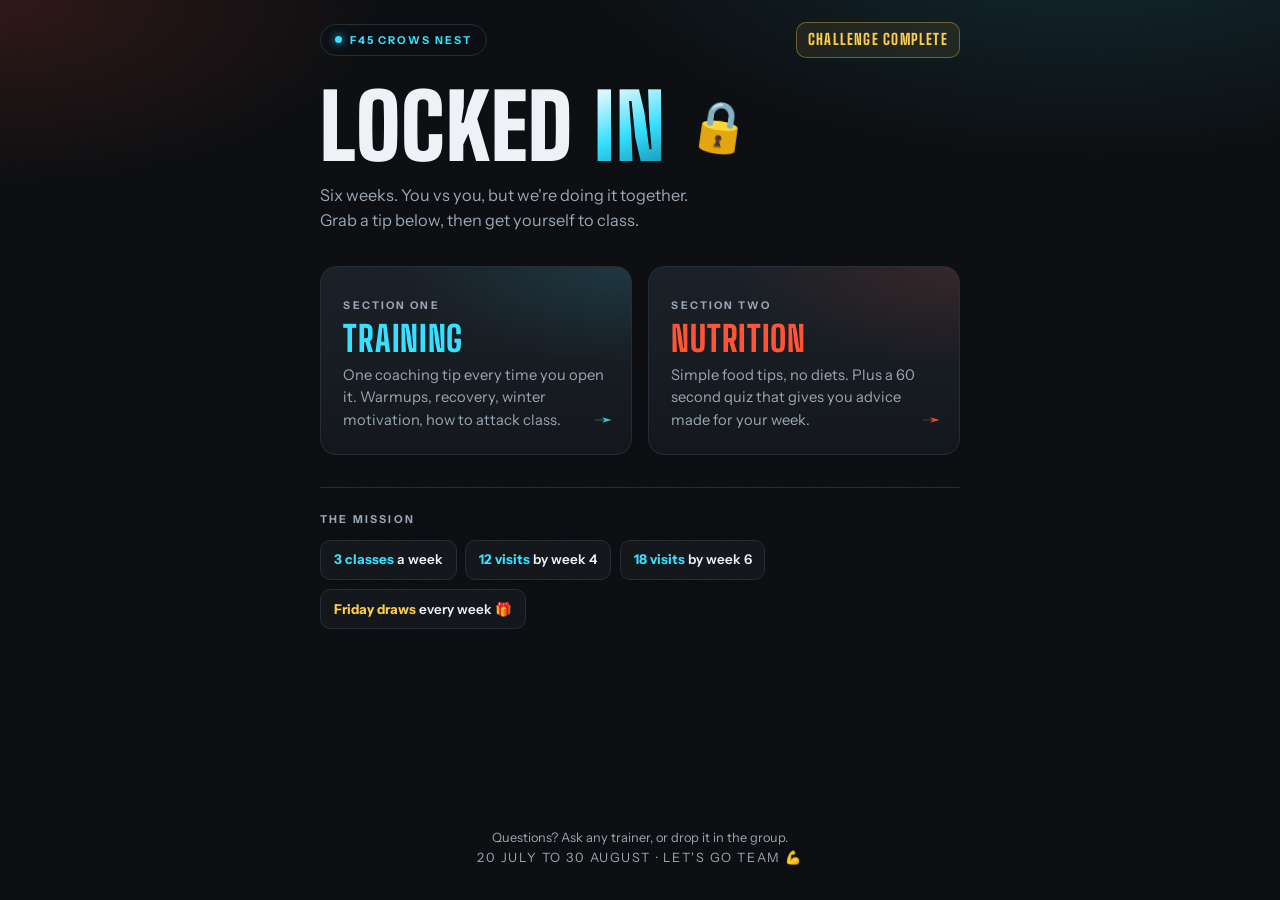
==== index.html @ 2d2968f8 "Locked In members hub: training + nutrition tips, one per refresh, personal nutrition quiz Co-Author" ====
<!DOCTYPE html>
<html lang="en">
<head>
  <meta charset="UTF-8">
  <meta name="viewport" content="width=device-width, initial-scale=1.0">
  <title>Locked In | F45 Crows Nest</title>
  <link rel="icon" href="data:image/svg+xml,%3Csvg xmlns='http://www.w3.org/2000/svg' viewBox='0 0 100 100'%3E%3Ctext y='.9em' font-size='90'%3E%F0%9F%94%92%3C/text%3E%3C/svg%3E">
  <link rel="preconnect" href="https://fonts.googleapis.com">
  <link rel="preconnect" href="https://fonts.gstatic.com" crossorigin>
  <link href="https://fonts.googleapis.com/css2?family=Big+Shoulders+Display:wght@700;800;900&family=Instrument+Sans:wght@500;600;700&display=swap" rel="stylesheet">
  <link rel="stylesheet" href="style.css">
</head>
<body>
  <div class="shell">
    <div class="topbar">
      <span class="kicker"><span class="dot"></span> F45 Crows Nest</span>
      <span class="week-badge" id="week-badge">WINTER 2026</span>
    </div>

    <header class="hero">
      <h1>Locked <span class="ice-word">In</span> <span class="lock">🔒</span></h1>
      <p class="sub">Six weeks. You vs you, but we're doing it together. Grab a tip below, then get yourself to class.</p>
    </header>

    <main class="tiles">
      <a class="tile tile-training" href="training.html">
        <span class="tile-eyebrow">Section one</span>
        <h2>Training</h2>
        <p>One coaching tip every time you open it. Warmups, recovery, winter motivation, how to attack class.</p>
        <span class="go">&rarr;</span>
      </a>

      <a class="tile tile-nutrition" href="nutrition.html">
        <span class="tile-eyebrow">Section two</span>
        <h2>Nutrition</h2>
        <p>Simple food tips, no diets. Plus a 60 second quiz that gives you advice made for your week.</p>
        <span class="go">&rarr;</span>
      </a>
    </main>

    <section class="mission">
      <p class="mission-title">The mission</p>
      <div class="chips">
        <div class="chip"><b>3 classes</b> a week</div>
        <div class="chip"><b>12 visits</b> by week 4</div>
        <div class="chip"><b>18 visits</b> by week 6</div>
        <div class="chip gold"><b>Friday draws</b> every week 🎁</div>
      </div>
    </section>
  </div>

  <footer class="site-foot">
    <p>Questions? Ask any trainer, or drop it in the group.</p>
    <p class="lock-line">20 JULY TO 30 AUGUST · LET'S GO TEAM 💪</p>
  </footer>

  <script src="app.js"></script>
  <script>renderWeekBadge();</script>
</body>
</html>
---- style.css ----
/* ============================================================
   LOCKED IN · F45 Crows Nest · winter member hub
   Frozen-night theme, matches the campaign playbook palette.
   ============================================================ */

:root {
  --bg: #0b0d10;
  --panel: #14181d;
  --panel-2: #1b2128;
  --line: #262d36;
  --ink: #eef2f6;
  --muted: #9aa7b4;
  --ice: #37e0ff;
  --ice-deep: #1899b8;
  --ice-soft: rgba(55, 224, 255, 0.14);
  --heat: #ff5436;
  --heat-soft: rgba(255, 84, 54, 0.14);
  --gold: #ffce4d;
  --radius: 16px;
  --display: "Big Shoulders Display", "Arial Narrow", sans-serif;
  --body: "Instrument Sans", -apple-system, "Segoe UI", sans-serif;
}

* { box-sizing: border-box; margin: 0; padding: 0; }

html { -webkit-text-size-adjust: 100%; }

body {
  font-family: var(--body);
  background:
    radial-gradient(900px 420px at 85% -10%, var(--ice-soft), transparent 60%),
    radial-gradient(700px 340px at 0% 0%, var(--heat-soft), transparent 55%),
    var(--bg);
  color: var(--ink);
  line-height: 1.55;
  min-height: 100vh;
  min-height: 100dvh;
  display: flex;
  flex-direction: column;
  -webkit-font-smoothing: antialiased;
}

/* frost grain over everything, very quiet */
body::before {
  content: "";
  position: fixed;
  inset: 0;
  pointer-events: none;
  opacity: 0.05;
  background-image: url("data:image/svg+xml,%3Csvg xmlns='http://www.w3.org/2000/svg' width='140' height='140'%3E%3Cfilter id='n'%3E%3CfeTurbulence type='fractalNoise' baseFrequency='0.9' numOctaves='2'/%3E%3C/filter%3E%3Crect width='140' height='140' filter='url(%23n)' opacity='0.6'/%3E%3C/svg%3E");
  z-index: 0;
}

.shell {
  position: relative;
  z-index: 1;
  width: 100%;
  max-width: 680px;
  margin: 0 auto;
  padding: 1.4rem 1.25rem 3rem;
  flex: 1;
  display: flex;
  flex-direction: column;
}

/* ---------- header ---------- */

.topbar {
  display: flex;
  align-items: center;
  justify-content: space-between;
  gap: 0.75rem;
  margin-bottom: 1.8rem;
}

.kicker {
  display: inline-flex;
  align-items: center;
  gap: 0.5rem;
  font-size: 0.68rem;
  font-weight: 700;
  letter-spacing: 0.18em;
  text-transform: uppercase;
  color: var(--ice);
  border: 1px solid var(--line);
  border-radius: 999px;
  padding: 0.42rem 0.85rem;
  background: rgba(12, 16, 20, 0.8);
  white-space: nowrap;
}

.kicker .dot {
  width: 7px;
  height: 7px;
  border-radius: 50%;
  background: var(--ice);
  box-shadow: 0 0 10px var(--ice);
}

.week-badge {
  font-family: var(--display);
  font-weight: 800;
  font-size: 0.95rem;
  letter-spacing: 0.08em;
  color: var(--gold);
  border: 1px solid rgba(255, 206, 77, 0.35);
  border-radius: 10px;
  padding: 0.3rem 0.7rem;
  background: rgba(255, 206, 77, 0.08);
  white-space: nowrap;
}

.back-link {
  color: var(--muted);
  text-decoration: none;
  font-size: 0.85rem;
  font-weight: 600;
  letter-spacing: 0.04em;
}
.back-link:hover { color: var(--ice); }

/* ---------- hero (landing) ---------- */

.hero { margin-bottom: 2rem; }

.hero h1 {
  font-family: var(--display);
  font-weight: 900;
  font-size: clamp(3.4rem, 17vw, 5.6rem);
  line-height: 0.92;
  letter-spacing: 0.01em;
  text-transform: uppercase;
}

.hero h1 .ice-word {
  display: inline-block;
  background: linear-gradient(160deg, #d9f8ff 10%, var(--ice) 55%, var(--ice-deep) 95%);
  -webkit-background-clip: text;
  background-clip: text;
  -webkit-text-fill-color: transparent;
  color: transparent;
}

.hero .lock {
  display: inline-block;
  font-size: 0.55em;
  transform: rotate(8deg) translateY(-0.35em);
}

.hero .sub {
  margin-top: 0.9rem;
  color: var(--muted);
  font-size: 1.02rem;
  max-width: 30rem;
  text-wrap: balance;
}

/* ---------- section tiles (landing) ---------- */

.tiles {
  display: grid;
  gap: 1rem;
  margin-bottom: 2rem;
}

.tile {
  position: relative;
  display: block;
  text-decoration: none;
  color: var(--ink);
  background: linear-gradient(180deg, var(--panel-2), var(--panel));
  border: 1px solid var(--line);
  border-radius: var(--radius);
  padding: 1.5rem 1.4rem 1.4rem;
  overflow: hidden;
  transition: transform 0.15s ease, border-color 0.15s ease;
}

.tile:active { transform: scale(0.985); }

.tile::after {
  content: "";
  position: absolute;
  inset: 0;
  pointer-events: none;
  opacity: 0.85;
}

.tile-training::after {
  background: radial-gradient(320px 140px at 100% 0%, var(--ice-soft), transparent 70%);
}
.tile-nutrition::after {
  background: radial-gradient(320px 140px at 100% 0%, var(--heat-soft), transparent 70%);
}
.tile-training:hover { border-color: rgba(55, 224, 255, 0.5); }
.tile-nutrition:hover { border-color: rgba(255, 84, 54, 0.5); }

.tile .tile-eyebrow {
  font-size: 0.66rem;
  font-weight: 700;
  letter-spacing: 0.2em;
  text-transform: uppercase;
  color: var(--muted);
}

.tile h2 {
  font-family: var(--display);
  font-weight: 800;
  font-size: 2.2rem;
  letter-spacing: 0.02em;
  text-transform: uppercase;
  line-height: 1;
  margin: 0.35rem 0 0.45rem;
}

.tile-training h2 { color: var(--ice); }
.tile-nutrition h2 { color: var(--heat); }

.tile p { color: var(--muted); font-size: 0.92rem; max-width: 26rem; }

.tile .go {
  position: absolute;
  right: 1.2rem;
  bottom: 1.1rem;
  font-family: var(--display);
  font-weight: 800;
  font-size: 1.3rem;
  opacity: 0.9;
}
.tile-training .go { color: var(--ice); }
.tile-nutrition .go { color: var(--heat); }

/* ---------- mission strip (landing) ---------- */

.mission {
  border-top: 1px solid var(--line);
  padding-top: 1.4rem;
}

.mission-title {
  font-size: 0.68rem;
  font-weight: 700;
  letter-spacing: 0.2em;
  text-transform: uppercase;
  color: var(--muted);
  margin-bottom: 0.75rem;
}

.chips { display: flex; flex-wrap: wrap; gap: 0.55rem; }

.chip {
  background: var(--panel);
  border: 1px solid var(--line);
  border-radius: 10px;
  padding: 0.55rem 0.8rem;
  font-size: 0.84rem;
  font-weight: 600;
}
.chip b { color: var(--ice); font-weight: 800; }
.chip.gold b { color: var(--gold); }

/* ---------- tip card (training + nutrition) ---------- */

.page-title {
  font-family: var(--display);
  font-weight: 900;
  font-size: clamp(2.6rem, 12vw, 3.6rem);
  line-height: 0.95;
  text-transform: uppercase;
  margin-bottom: 0.35rem;
}
.page-title.ice { color: var(--ice); }
.page-title.heat { color: var(--heat); }

.page-sub { color: var(--muted); font-size: 0.95rem; margin-bottom: 1.6rem; }

.tip-card {
  position: relative;
  background: linear-gradient(180deg, var(--panel-2), var(--panel));
  border: 1px solid var(--line);
  border-radius: var(--radius);
  padding: 1.7rem 1.5rem 1.6rem;
  overflow: hidden;
}

.tip-card.reveal { animation: card-in 0.45s ease both; }

.tip-card::before {
  content: "";
  position: absolute;
  top: 0;
  left: 0;
  right: 0;
  height: 3px;
  background: linear-gradient(90deg, var(--ice), transparent 70%);
}
.tip-card.heat-card::before {
  background: linear-gradient(90deg, var(--heat), transparent 70%);
}

/* frost sweep on reveal */
.tip-card::after {
  content: "";
  position: absolute;
  inset: 0;
  background: linear-gradient(115deg, transparent 30%, rgba(238, 248, 255, 0.07) 48%, transparent 65%);
  transform: translateX(-120%);
  pointer-events: none;
}

.tip-card.reveal::after { animation: frost-sweep 0.9s ease 0.15s both; }

@keyframes card-in {
  from { opacity: 0; transform: translateY(14px); }
  to { opacity: 1; transform: none; }
}
@keyframes frost-sweep {
  to { transform: translateX(120%); }
}

.tip-label {
  display: inline-block;
  font-size: 0.64rem;
  font-weight: 700;
  letter-spacing: 0.2em;
  text-transform: uppercase;
  color: var(--ice);
  margin-bottom: 0.8rem;
}
.heat-card .tip-label { color: var(--heat); }

.tip-text {
  font-size: 1.28rem;
  font-weight: 600;
  line-height: 1.45;
  text-wrap: pretty;
}

.tip-cat {
  display: inline-block;
  margin-top: 1.1rem;
  font-size: 0.72rem;
  font-weight: 700;
  letter-spacing: 0.08em;
  text-transform: uppercase;
  color: var(--muted);
  border: 1px solid var(--line);
  border-radius: 999px;
  padding: 0.25rem 0.7rem;
}

.tip-actions { margin-top: 1.1rem; display: flex; gap: 0.7rem; }

.btn {
  font-family: var(--body);
  font-size: 0.95rem;
  font-weight: 700;
  border-radius: 12px;
  padding: 0.8rem 1.3rem;
  cursor: pointer;
  border: 1px solid var(--line);
  background: var(--panel-2);
  color: var(--ink);
  transition: transform 0.12s ease, border-color 0.15s ease, background 0.15s ease;
}
.btn:active { transform: scale(0.97); }
.btn:focus-visible { outline: 2px solid var(--ice); outline-offset: 2px; }

.btn-ice { background: var(--ice); border-color: var(--ice); color: #04252d; }
.btn-ice:hover { filter: brightness(1.08); }
.btn-heat { background: var(--heat); border-color: var(--heat); color: #2b0a04; }
.btn-heat:hover { filter: brightness(1.08); }
.btn-ghost:hover { border-color: var(--muted); }

/* ---------- quiz (nutrition) ---------- */

.quiz-block {
  margin-top: 2.2rem;
  border-top: 1px solid var(--line);
  padding-top: 1.6rem;
}

.quiz-heading {
  font-family: var(--display);
  font-weight: 800;
  font-size: 1.7rem;
  text-transform: uppercase;
  letter-spacing: 0.02em;
  margin-bottom: 0.3rem;
}

.quiz-sub { color: var(--muted); font-size: 0.92rem; margin-bottom: 1.2rem; }

.quiz-progress {
  display: flex;
  gap: 0.4rem;
  margin-bottom: 1.1rem;
}
.quiz-progress span {
  flex: 1;
  height: 4px;
  border-radius: 2px;
  background: var(--line);
  transition: background 0.2s ease;
}
.quiz-progress span.done { background: var(--heat); }

.quiz-q {
  font-size: 1.08rem;
  font-weight: 700;
  margin-bottom: 0.9rem;
  text-wrap: balance;
}

.quiz-options { display: grid; gap: 0.6rem; }

.quiz-opt {
  text-align: left;
  font-family: var(--body);
  font-size: 0.97rem;
  font-weight: 600;
  color: var(--ink);
  background: var(--panel-2);
  border: 1px solid var(--line);
  border-radius: 12px;
  padding: 0.85rem 1rem;
  cursor: pointer;
  transition: border-color 0.12s ease, background 0.12s ease, transform 0.12s ease;
}
.quiz-opt:hover { border-color: rgba(255, 84, 54, 0.55); }
.quiz-opt:active { transform: scale(0.98); }
.quiz-opt:focus-visible { outline: 2px solid var(--heat); outline-offset: 2px; }

.personal-tips { display: grid; gap: 0.8rem; }

.personal-tip {
  background: var(--panel-2);
  border: 1px solid rgba(255, 84, 54, 0.4);
  border-left: 4px solid var(--heat);
  border-radius: 12px;
  padding: 1rem 1.1rem;
  font-size: 1rem;
  font-weight: 500;
  line-height: 1.5;
  animation: card-in 0.4s ease both;
}
.personal-tip + .personal-tip { animation-delay: 0.12s; }

.quiz-redo { margin-top: 1rem; }

/* ---------- footer ---------- */

.site-foot {
  position: relative;
  z-index: 1;
  text-align: center;
  color: var(--muted);
  font-size: 0.8rem;
  padding: 0 1.25rem 2rem;
}
.site-foot .lock-line { letter-spacing: 0.12em; }

@media (min-width: 560px) {
  .tiles { grid-template-columns: 1fr 1fr; }
  .tile { min-height: 180px; }
}

@media (prefers-reduced-motion: reduce) {
  .tip-card.reveal, .tip-card.reveal::after, .personal-tip { animation: none; }
  .btn:active, .tile:active, .quiz-opt:active { transform: none; }
}
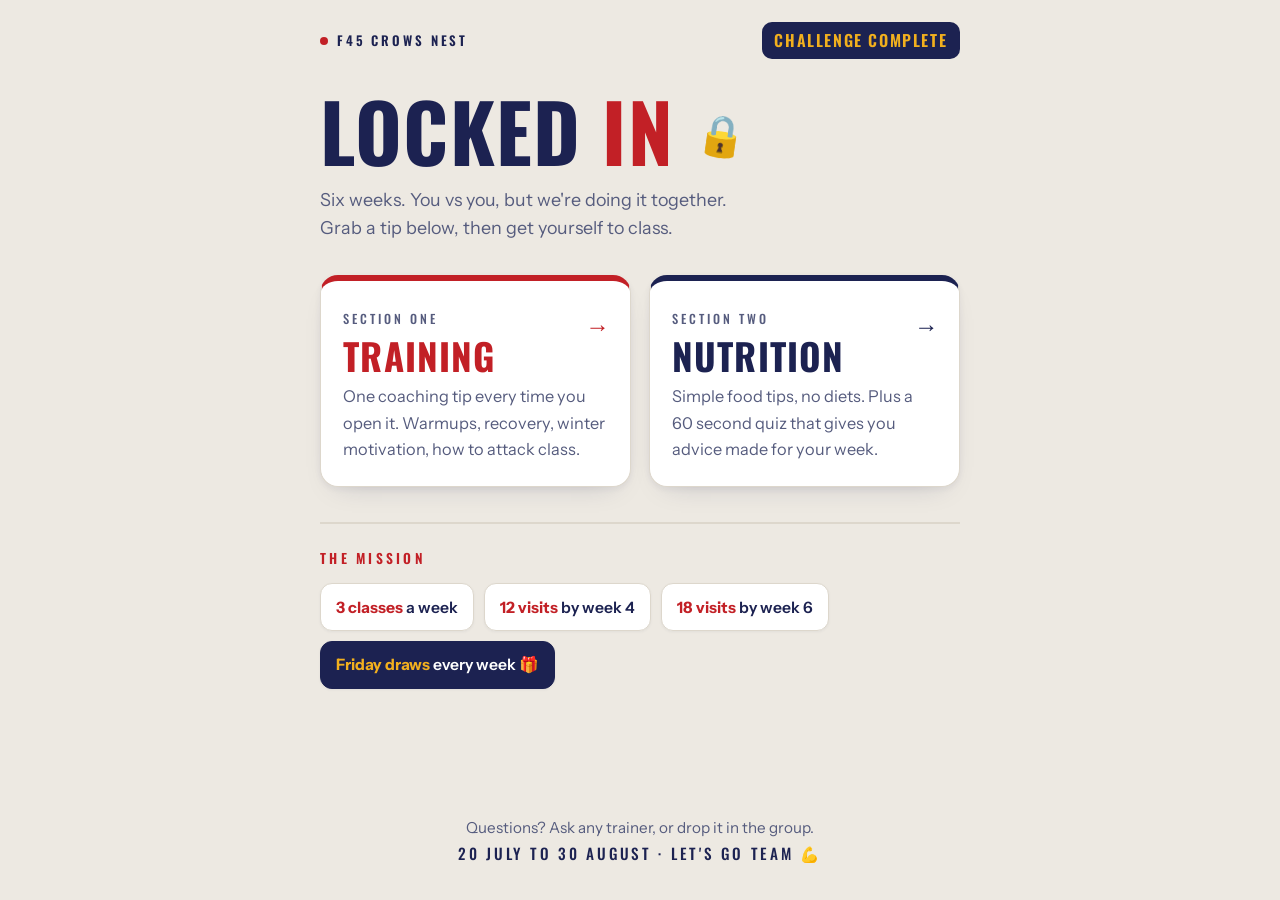
==== commit 3cf56c41: "Retheme to campaign poster look: warm ivory, navy, brick red, bigger type for easy reading Co-Author" ====
--- a/index.html
+++ b/index.html
@@ -7,7 +7,7 @@
   <link rel="icon" href="data:image/svg+xml,%3Csvg xmlns='http://www.w3.org/2000/svg' viewBox='0 0 100 100'%3E%3Ctext y='.9em' font-size='90'%3E%F0%9F%94%92%3C/text%3E%3C/svg%3E">
   <link rel="preconnect" href="https://fonts.googleapis.com">
   <link rel="preconnect" href="https://fonts.gstatic.com" crossorigin>
-  <link href="https://fonts.googleapis.com/css2?family=Big+Shoulders+Display:wght@700;800;900&family=Instrument+Sans:wght@500;600;700&display=swap" rel="stylesheet">
+  <link href="https://fonts.googleapis.com/css2?family=Oswald:wght@500;600;700&family=Instrument+Sans:wght@500;600;700&display=swap" rel="stylesheet">
   <link rel="stylesheet" href="style.css">
 </head>
 <body>
@@ -18,7 +18,7 @@
     </div>
 
     <header class="hero">
-      <h1>Locked <span class="ice-word">In</span> <span class="lock">🔒</span></h1>
+      <h1>Locked <span class="red-word">In</span> <span class="lock">🔒</span></h1>
       <p class="sub">Six weeks. You vs you, but we're doing it together. Grab a tip below, then get yourself to class.</p>
     </header>
 
--- a/style.css
+++ b/style.css
@@ -1,23 +1,24 @@
 /* ============================================================
    LOCKED IN · F45 Crows Nest · winter member hub
-   Frozen-night theme, matches the campaign playbook palette.
+   Campaign poster theme: warm ivory, navy ink, brick red, gold.
+   Tuned for easy reading: big type, high contrast, soft cards.
    ============================================================ */
 
 :root {
-  --bg: #0b0d10;
-  --panel: #14181d;
-  --panel-2: #1b2128;
-  --line: #262d36;
-  --ink: #eef2f6;
-  --muted: #9aa7b4;
-  --ice: #37e0ff;
-  --ice-deep: #1899b8;
-  --ice-soft: rgba(55, 224, 255, 0.14);
-  --heat: #ff5436;
-  --heat-soft: rgba(255, 84, 54, 0.14);
-  --gold: #ffce4d;
-  --radius: 16px;
-  --display: "Big Shoulders Display", "Arial Narrow", sans-serif;
+  --bg: #EDE9E2;
+  --card: #FFFFFF;
+  --card-soft: #F7F4EE;
+  --line: #DDD7CC;
+  --ink: #1C2251;
+  --muted: #565C7E;
+  --red: #C22026;
+  --red-soft: rgba(194, 32, 38, 0.08);
+  --navy: #1C2251;
+  --navy-soft: rgba(28, 34, 81, 0.07);
+  --gold: #F2B01E;
+  --radius: 18px;
+  --shadow: 0 2px 6px rgba(28, 34, 81, 0.06), 0 12px 28px -18px rgba(28, 34, 81, 0.25);
+  --display: "Oswald", "Arial Narrow", sans-serif;
   --body: "Instrument Sans", -apple-system, "Segoe UI", sans-serif;
 }
 
@@ -27,12 +28,10 @@
 
 body {
   font-family: var(--body);
-  background:
-    radial-gradient(900px 420px at 85% -10%, var(--ice-soft), transparent 60%),
-    radial-gradient(700px 340px at 0% 0%, var(--heat-soft), transparent 55%),
-    var(--bg);
-  color: var(--ink);
-  line-height: 1.55;
+  font-size: 1.06rem; /* ~17px base, easy on older eyes */
+  background: var(--bg);
+  color: var(--ink);
+  line-height: 1.6;
   min-height: 100vh;
   min-height: 100dvh;
   display: flex;
@@ -40,20 +39,8 @@
   -webkit-font-smoothing: antialiased;
 }
 
-/* frost grain over everything, very quiet */
-body::before {
-  content: "";
-  position: fixed;
-  inset: 0;
-  pointer-events: none;
-  opacity: 0.05;
-  background-image: url("data:image/svg+xml,%3Csvg xmlns='http://www.w3.org/2000/svg' width='140' height='140'%3E%3Cfilter id='n'%3E%3CfeTurbulence type='fractalNoise' baseFrequency='0.9' numOctaves='2'/%3E%3C/filter%3E%3Crect width='140' height='140' filter='url(%23n)' opacity='0.6'/%3E%3C/svg%3E");
-  z-index: 0;
-}
-
 .shell {
   position: relative;
-  z-index: 1;
   width: 100%;
   max-width: 680px;
   margin: 0 auto;
@@ -70,54 +57,49 @@
   align-items: center;
   justify-content: space-between;
   gap: 0.75rem;
-  margin-bottom: 1.8rem;
+  margin-bottom: 1.9rem;
 }
 
 .kicker {
   display: inline-flex;
   align-items: center;
-  gap: 0.5rem;
-  font-size: 0.68rem;
-  font-weight: 700;
-  letter-spacing: 0.18em;
-  text-transform: uppercase;
-  color: var(--ice);
-  border: 1px solid var(--line);
-  border-radius: 999px;
-  padding: 0.42rem 0.85rem;
-  background: rgba(12, 16, 20, 0.8);
+  gap: 0.55rem;
+  font-family: var(--display);
+  font-size: 0.82rem;
+  font-weight: 600;
+  letter-spacing: 0.22em;
+  text-transform: uppercase;
+  color: var(--navy);
   white-space: nowrap;
 }
 
 .kicker .dot {
-  width: 7px;
-  height: 7px;
+  width: 8px;
+  height: 8px;
   border-radius: 50%;
-  background: var(--ice);
-  box-shadow: 0 0 10px var(--ice);
+  background: var(--red);
 }
 
 .week-badge {
   font-family: var(--display);
-  font-weight: 800;
-  font-size: 0.95rem;
-  letter-spacing: 0.08em;
+  font-weight: 600;
+  font-size: 1rem;
+  letter-spacing: 0.1em;
   color: var(--gold);
-  border: 1px solid rgba(255, 206, 77, 0.35);
+  background: var(--navy);
   border-radius: 10px;
-  padding: 0.3rem 0.7rem;
-  background: rgba(255, 206, 77, 0.08);
+  padding: 0.35rem 0.8rem;
   white-space: nowrap;
 }
 
 .back-link {
   color: var(--muted);
   text-decoration: none;
-  font-size: 0.85rem;
-  font-weight: 600;
-  letter-spacing: 0.04em;
-}
-.back-link:hover { color: var(--ice); }
+  font-size: 0.98rem;
+  font-weight: 600;
+  letter-spacing: 0.02em;
+}
+.back-link:hover { color: var(--red); }
 
 /* ---------- hero (landing) ---------- */
 
@@ -125,32 +107,26 @@
 
 .hero h1 {
   font-family: var(--display);
-  font-weight: 900;
-  font-size: clamp(3.4rem, 17vw, 5.6rem);
-  line-height: 0.92;
-  letter-spacing: 0.01em;
-  text-transform: uppercase;
-}
-
-.hero h1 .ice-word {
-  display: inline-block;
-  background: linear-gradient(160deg, #d9f8ff 10%, var(--ice) 55%, var(--ice-deep) 95%);
-  -webkit-background-clip: text;
-  background-clip: text;
-  -webkit-text-fill-color: transparent;
-  color: transparent;
-}
+  font-weight: 700;
+  font-size: clamp(3.2rem, 15vw, 5rem);
+  line-height: 1;
+  letter-spacing: 0.015em;
+  text-transform: uppercase;
+  color: var(--navy);
+}
+
+.hero h1 .red-word { color: var(--red); }
 
 .hero .lock {
   display: inline-block;
-  font-size: 0.55em;
-  transform: rotate(8deg) translateY(-0.35em);
+  font-size: 0.5em;
+  transform: rotate(8deg) translateY(-0.4em);
 }
 
 .hero .sub {
-  margin-top: 0.9rem;
+  margin-top: 1rem;
   color: var(--muted);
-  font-size: 1.02rem;
+  font-size: 1.12rem;
   max-width: 30rem;
   text-wrap: balance;
 }
@@ -159,8 +135,8 @@
 
 .tiles {
   display: grid;
-  gap: 1rem;
-  margin-bottom: 2rem;
+  gap: 1.1rem;
+  margin-bottom: 2.2rem;
 }
 
 .tile {
@@ -168,119 +144,113 @@
   display: block;
   text-decoration: none;
   color: var(--ink);
-  background: linear-gradient(180deg, var(--panel-2), var(--panel));
+  background: var(--card);
+  border: 1px solid var(--line);
+  border-top: 6px solid var(--line);
+  border-radius: var(--radius);
+  padding: 1.5rem 1.4rem 1.5rem;
+  box-shadow: var(--shadow);
+  transition: transform 0.15s ease, box-shadow 0.15s ease;
+}
+
+.tile:active { transform: scale(0.985); }
+.tile:hover { box-shadow: 0 4px 10px rgba(28, 34, 81, 0.1), 0 16px 32px -16px rgba(28, 34, 81, 0.3); }
+
+.tile-training { border-top-color: var(--red); }
+.tile-nutrition { border-top-color: var(--navy); }
+
+.tile .tile-eyebrow {
+  font-family: var(--display);
+  font-size: 0.78rem;
+  font-weight: 500;
+  letter-spacing: 0.24em;
+  text-transform: uppercase;
+  color: var(--muted);
+}
+
+.tile h2 {
+  font-family: var(--display);
+  font-weight: 700;
+  font-size: 2.3rem;
+  letter-spacing: 0.03em;
+  text-transform: uppercase;
+  line-height: 1.05;
+  margin: 0.3rem 0 0.5rem;
+}
+
+.tile-training h2 { color: var(--red); }
+.tile-nutrition h2 { color: var(--navy); }
+
+.tile p { color: var(--muted); font-size: 1.02rem; max-width: 26rem; }
+
+.tile .go {
+  position: absolute;
+  right: 1.3rem;
+  top: 1.5rem;
+  font-family: var(--display);
+  font-weight: 700;
+  font-size: 1.5rem;
+}
+.tile-training .go { color: var(--red); }
+.tile-nutrition .go { color: var(--navy); }
+
+/* ---------- mission strip (landing) ---------- */
+
+.mission {
+  border-top: 2px solid var(--line);
+  padding-top: 1.5rem;
+}
+
+.mission-title {
+  font-family: var(--display);
+  font-size: 0.85rem;
+  font-weight: 600;
+  letter-spacing: 0.24em;
+  text-transform: uppercase;
+  color: var(--red);
+  margin-bottom: 0.85rem;
+}
+
+.chips { display: flex; flex-wrap: wrap; gap: 0.6rem; }
+
+.chip {
+  background: var(--card);
+  border: 1px solid var(--line);
+  border-radius: 12px;
+  padding: 0.65rem 0.95rem;
+  font-size: 0.98rem;
+  font-weight: 600;
+  color: var(--ink);
+  box-shadow: 0 1px 3px rgba(28, 34, 81, 0.05);
+}
+.chip b { color: var(--red); font-weight: 800; }
+.chip.gold { background: var(--navy); color: #fff; border-color: var(--navy); }
+.chip.gold b { color: var(--gold); }
+
+/* ---------- tip card (training + nutrition) ---------- */
+
+.page-title {
+  font-family: var(--display);
+  font-weight: 700;
+  font-size: clamp(2.6rem, 12vw, 3.6rem);
+  line-height: 1;
+  text-transform: uppercase;
+  letter-spacing: 0.02em;
+  margin-bottom: 0.4rem;
+}
+.page-title.brand-red { color: var(--red); }
+.page-title.brand-navy { color: var(--navy); }
+
+.page-sub { color: var(--muted); font-size: 1.08rem; margin-bottom: 1.7rem; }
+
+.tip-card {
+  position: relative;
+  background: var(--card);
   border: 1px solid var(--line);
   border-radius: var(--radius);
-  padding: 1.5rem 1.4rem 1.4rem;
+  padding: 1.8rem 1.5rem 1.7rem;
   overflow: hidden;
-  transition: transform 0.15s ease, border-color 0.15s ease;
-}
-
-.tile:active { transform: scale(0.985); }
-
-.tile::after {
-  content: "";
-  position: absolute;
-  inset: 0;
-  pointer-events: none;
-  opacity: 0.85;
-}
-
-.tile-training::after {
-  background: radial-gradient(320px 140px at 100% 0%, var(--ice-soft), transparent 70%);
-}
-.tile-nutrition::after {
-  background: radial-gradient(320px 140px at 100% 0%, var(--heat-soft), transparent 70%);
-}
-.tile-training:hover { border-color: rgba(55, 224, 255, 0.5); }
-.tile-nutrition:hover { border-color: rgba(255, 84, 54, 0.5); }
-
-.tile .tile-eyebrow {
-  font-size: 0.66rem;
-  font-weight: 700;
-  letter-spacing: 0.2em;
-  text-transform: uppercase;
-  color: var(--muted);
-}
-
-.tile h2 {
-  font-family: var(--display);
-  font-weight: 800;
-  font-size: 2.2rem;
-  letter-spacing: 0.02em;
-  text-transform: uppercase;
-  line-height: 1;
-  margin: 0.35rem 0 0.45rem;
-}
-
-.tile-training h2 { color: var(--ice); }
-.tile-nutrition h2 { color: var(--heat); }
-
-.tile p { color: var(--muted); font-size: 0.92rem; max-width: 26rem; }
-
-.tile .go {
-  position: absolute;
-  right: 1.2rem;
-  bottom: 1.1rem;
-  font-family: var(--display);
-  font-weight: 800;
-  font-size: 1.3rem;
-  opacity: 0.9;
-}
-.tile-training .go { color: var(--ice); }
-.tile-nutrition .go { color: var(--heat); }
-
-/* ---------- mission strip (landing) ---------- */
-
-.mission {
-  border-top: 1px solid var(--line);
-  padding-top: 1.4rem;
-}
-
-.mission-title {
-  font-size: 0.68rem;
-  font-weight: 700;
-  letter-spacing: 0.2em;
-  text-transform: uppercase;
-  color: var(--muted);
-  margin-bottom: 0.75rem;
-}
-
-.chips { display: flex; flex-wrap: wrap; gap: 0.55rem; }
-
-.chip {
-  background: var(--panel);
-  border: 1px solid var(--line);
-  border-radius: 10px;
-  padding: 0.55rem 0.8rem;
-  font-size: 0.84rem;
-  font-weight: 600;
-}
-.chip b { color: var(--ice); font-weight: 800; }
-.chip.gold b { color: var(--gold); }
-
-/* ---------- tip card (training + nutrition) ---------- */
-
-.page-title {
-  font-family: var(--display);
-  font-weight: 900;
-  font-size: clamp(2.6rem, 12vw, 3.6rem);
-  line-height: 0.95;
-  text-transform: uppercase;
-  margin-bottom: 0.35rem;
-}
-.page-title.ice { color: var(--ice); }
-.page-title.heat { color: var(--heat); }
-
-.page-sub { color: var(--muted); font-size: 0.95rem; margin-bottom: 1.6rem; }
-
-.tip-card {
-  position: relative;
-  background: linear-gradient(180deg, var(--panel-2), var(--panel));
-  border: 1px solid var(--line);
-  border-radius: var(--radius);
-  padding: 1.7rem 1.5rem 1.6rem;
-  overflow: hidden;
+  box-shadow: var(--shadow);
 }
 
 .tip-card.reveal { animation: card-in 0.45s ease both; }
@@ -291,181 +261,178 @@
   top: 0;
   left: 0;
   right: 0;
-  height: 3px;
-  background: linear-gradient(90deg, var(--ice), transparent 70%);
-}
-.tip-card.heat-card::before {
-  background: linear-gradient(90deg, var(--heat), transparent 70%);
-}
-
-/* frost sweep on reveal */
-.tip-card::after {
-  content: "";
-  position: absolute;
-  inset: 0;
-  background: linear-gradient(115deg, transparent 30%, rgba(238, 248, 255, 0.07) 48%, transparent 65%);
-  transform: translateX(-120%);
-  pointer-events: none;
-}
-
-.tip-card.reveal::after { animation: frost-sweep 0.9s ease 0.15s both; }
+  height: 6px;
+  background: var(--red);
+}
+.tip-card.navy-card::before { background: var(--navy); }
 
 @keyframes card-in {
   from { opacity: 0; transform: translateY(14px); }
   to { opacity: 1; transform: none; }
 }
-@keyframes frost-sweep {
-  to { transform: translateX(120%); }
-}
 
 .tip-label {
   display: inline-block;
-  font-size: 0.64rem;
-  font-weight: 700;
-  letter-spacing: 0.2em;
-  text-transform: uppercase;
-  color: var(--ice);
-  margin-bottom: 0.8rem;
-}
-.heat-card .tip-label { color: var(--heat); }
+  font-family: var(--display);
+  font-size: 0.8rem;
+  font-weight: 600;
+  letter-spacing: 0.22em;
+  text-transform: uppercase;
+  color: var(--red);
+  margin-bottom: 0.85rem;
+}
+.navy-card .tip-label { color: var(--navy); }
 
 .tip-text {
-  font-size: 1.28rem;
-  font-weight: 600;
-  line-height: 1.45;
+  font-size: 1.45rem; /* the star of the page, big and clear */
+  font-weight: 600;
+  line-height: 1.5;
+  color: var(--ink);
   text-wrap: pretty;
 }
 
 .tip-cat {
   display: inline-block;
-  margin-top: 1.1rem;
-  font-size: 0.72rem;
-  font-weight: 700;
-  letter-spacing: 0.08em;
+  margin-top: 1.2rem;
+  font-family: var(--display);
+  font-size: 0.82rem;
+  font-weight: 500;
+  letter-spacing: 0.12em;
   text-transform: uppercase;
   color: var(--muted);
+  background: var(--card-soft);
   border: 1px solid var(--line);
   border-radius: 999px;
-  padding: 0.25rem 0.7rem;
-}
-
-.tip-actions { margin-top: 1.1rem; display: flex; gap: 0.7rem; }
+  padding: 0.3rem 0.85rem;
+}
+
+.tip-actions { margin-top: 1.3rem; display: flex; gap: 0.7rem; }
 
 .btn {
   font-family: var(--body);
-  font-size: 0.95rem;
-  font-weight: 700;
-  border-radius: 12px;
-  padding: 0.8rem 1.3rem;
+  font-size: 1.08rem;
+  font-weight: 700;
+  border-radius: 14px;
+  padding: 0.95rem 1.5rem;
+  min-height: 48px; /* comfy tap target */
   cursor: pointer;
-  border: 1px solid var(--line);
-  background: var(--panel-2);
-  color: var(--ink);
-  transition: transform 0.12s ease, border-color 0.15s ease, background 0.15s ease;
+  border: 2px solid var(--line);
+  background: var(--card);
+  color: var(--ink);
+  transition: transform 0.12s ease, filter 0.15s ease, border-color 0.15s ease;
 }
 .btn:active { transform: scale(0.97); }
-.btn:focus-visible { outline: 2px solid var(--ice); outline-offset: 2px; }
-
-.btn-ice { background: var(--ice); border-color: var(--ice); color: #04252d; }
-.btn-ice:hover { filter: brightness(1.08); }
-.btn-heat { background: var(--heat); border-color: var(--heat); color: #2b0a04; }
-.btn-heat:hover { filter: brightness(1.08); }
+.btn:focus-visible { outline: 3px solid var(--gold); outline-offset: 2px; }
+
+.btn-red { background: var(--red); border-color: var(--red); color: #fff; }
+.btn-red:hover { filter: brightness(1.08); }
+.btn-navy { background: var(--navy); border-color: var(--navy); color: #fff; }
+.btn-navy:hover { filter: brightness(1.15); }
 .btn-ghost:hover { border-color: var(--muted); }
 
 /* ---------- quiz (nutrition) ---------- */
 
 .quiz-block {
-  margin-top: 2.2rem;
-  border-top: 1px solid var(--line);
-  padding-top: 1.6rem;
+  margin-top: 2.4rem;
+  border-top: 2px solid var(--line);
+  padding-top: 1.7rem;
 }
 
 .quiz-heading {
   font-family: var(--display);
-  font-weight: 800;
-  font-size: 1.7rem;
-  text-transform: uppercase;
-  letter-spacing: 0.02em;
-  margin-bottom: 0.3rem;
-}
-
-.quiz-sub { color: var(--muted); font-size: 0.92rem; margin-bottom: 1.2rem; }
+  font-weight: 700;
+  font-size: 1.9rem;
+  text-transform: uppercase;
+  letter-spacing: 0.03em;
+  color: var(--navy);
+  margin-bottom: 0.35rem;
+}
+
+.quiz-sub { color: var(--muted); font-size: 1.02rem; margin-bottom: 1.3rem; }
 
 .quiz-progress {
   display: flex;
-  gap: 0.4rem;
-  margin-bottom: 1.1rem;
+  gap: 0.45rem;
+  margin-bottom: 1.2rem;
 }
 .quiz-progress span {
   flex: 1;
-  height: 4px;
-  border-radius: 2px;
+  height: 6px;
+  border-radius: 3px;
   background: var(--line);
   transition: background 0.2s ease;
 }
-.quiz-progress span.done { background: var(--heat); }
+.quiz-progress span.done { background: var(--red); }
 
 .quiz-q {
-  font-size: 1.08rem;
-  font-weight: 700;
-  margin-bottom: 0.9rem;
+  font-size: 1.25rem;
+  font-weight: 700;
+  color: var(--ink);
+  margin-bottom: 1rem;
   text-wrap: balance;
 }
 
-.quiz-options { display: grid; gap: 0.6rem; }
+.quiz-options { display: grid; gap: 0.65rem; }
 
 .quiz-opt {
   text-align: left;
   font-family: var(--body);
-  font-size: 0.97rem;
-  font-weight: 600;
-  color: var(--ink);
-  background: var(--panel-2);
+  font-size: 1.08rem;
+  font-weight: 600;
+  color: var(--ink);
+  background: var(--card);
+  border: 2px solid var(--line);
+  border-radius: 14px;
+  padding: 1rem 1.1rem;
+  min-height: 52px;
+  cursor: pointer;
+  box-shadow: 0 1px 3px rgba(28, 34, 81, 0.05);
+  transition: border-color 0.12s ease, transform 0.12s ease;
+}
+.quiz-opt:hover { border-color: var(--red); }
+.quiz-opt:active { transform: scale(0.98); }
+.quiz-opt:focus-visible { outline: 3px solid var(--gold); outline-offset: 2px; }
+
+.personal-tips { display: grid; gap: 0.9rem; }
+
+.personal-tip {
+  background: var(--card);
   border: 1px solid var(--line);
-  border-radius: 12px;
-  padding: 0.85rem 1rem;
-  cursor: pointer;
-  transition: border-color 0.12s ease, background 0.12s ease, transform 0.12s ease;
-}
-.quiz-opt:hover { border-color: rgba(255, 84, 54, 0.55); }
-.quiz-opt:active { transform: scale(0.98); }
-.quiz-opt:focus-visible { outline: 2px solid var(--heat); outline-offset: 2px; }
-
-.personal-tips { display: grid; gap: 0.8rem; }
-
-.personal-tip {
-  background: var(--panel-2);
-  border: 1px solid rgba(255, 84, 54, 0.4);
-  border-left: 4px solid var(--heat);
-  border-radius: 12px;
-  padding: 1rem 1.1rem;
-  font-size: 1rem;
+  border-left: 6px solid var(--red);
+  border-radius: 14px;
+  padding: 1.15rem 1.2rem;
+  font-size: 1.15rem;
   font-weight: 500;
-  line-height: 1.5;
+  line-height: 1.55;
+  color: var(--ink);
+  box-shadow: 0 1px 3px rgba(28, 34, 81, 0.05);
   animation: card-in 0.4s ease both;
 }
-.personal-tip + .personal-tip { animation-delay: 0.12s; }
-
-.quiz-redo { margin-top: 1rem; }
+.personal-tip + .personal-tip { animation-delay: 0.12s; border-left-color: var(--navy); }
+
+.quiz-redo { margin-top: 1.1rem; }
 
 /* ---------- footer ---------- */
 
 .site-foot {
-  position: relative;
-  z-index: 1;
   text-align: center;
   color: var(--muted);
-  font-size: 0.8rem;
-  padding: 0 1.25rem 2rem;
-}
-.site-foot .lock-line { letter-spacing: 0.12em; }
+  font-size: 0.95rem;
+  padding: 0 1.25rem 2.2rem;
+}
+.site-foot .lock-line {
+  font-family: var(--display);
+  font-weight: 500;
+  letter-spacing: 0.18em;
+  color: var(--navy);
+}
 
 @media (min-width: 560px) {
   .tiles { grid-template-columns: 1fr 1fr; }
-  .tile { min-height: 180px; }
+  .tile { min-height: 190px; }
 }
 
 @media (prefers-reduced-motion: reduce) {
-  .tip-card.reveal, .tip-card.reveal::after, .personal-tip { animation: none; }
+  .tip-card.reveal, .personal-tip { animation: none; }
   .btn:active, .tile:active, .quiz-opt:active { transform: none; }
 }
